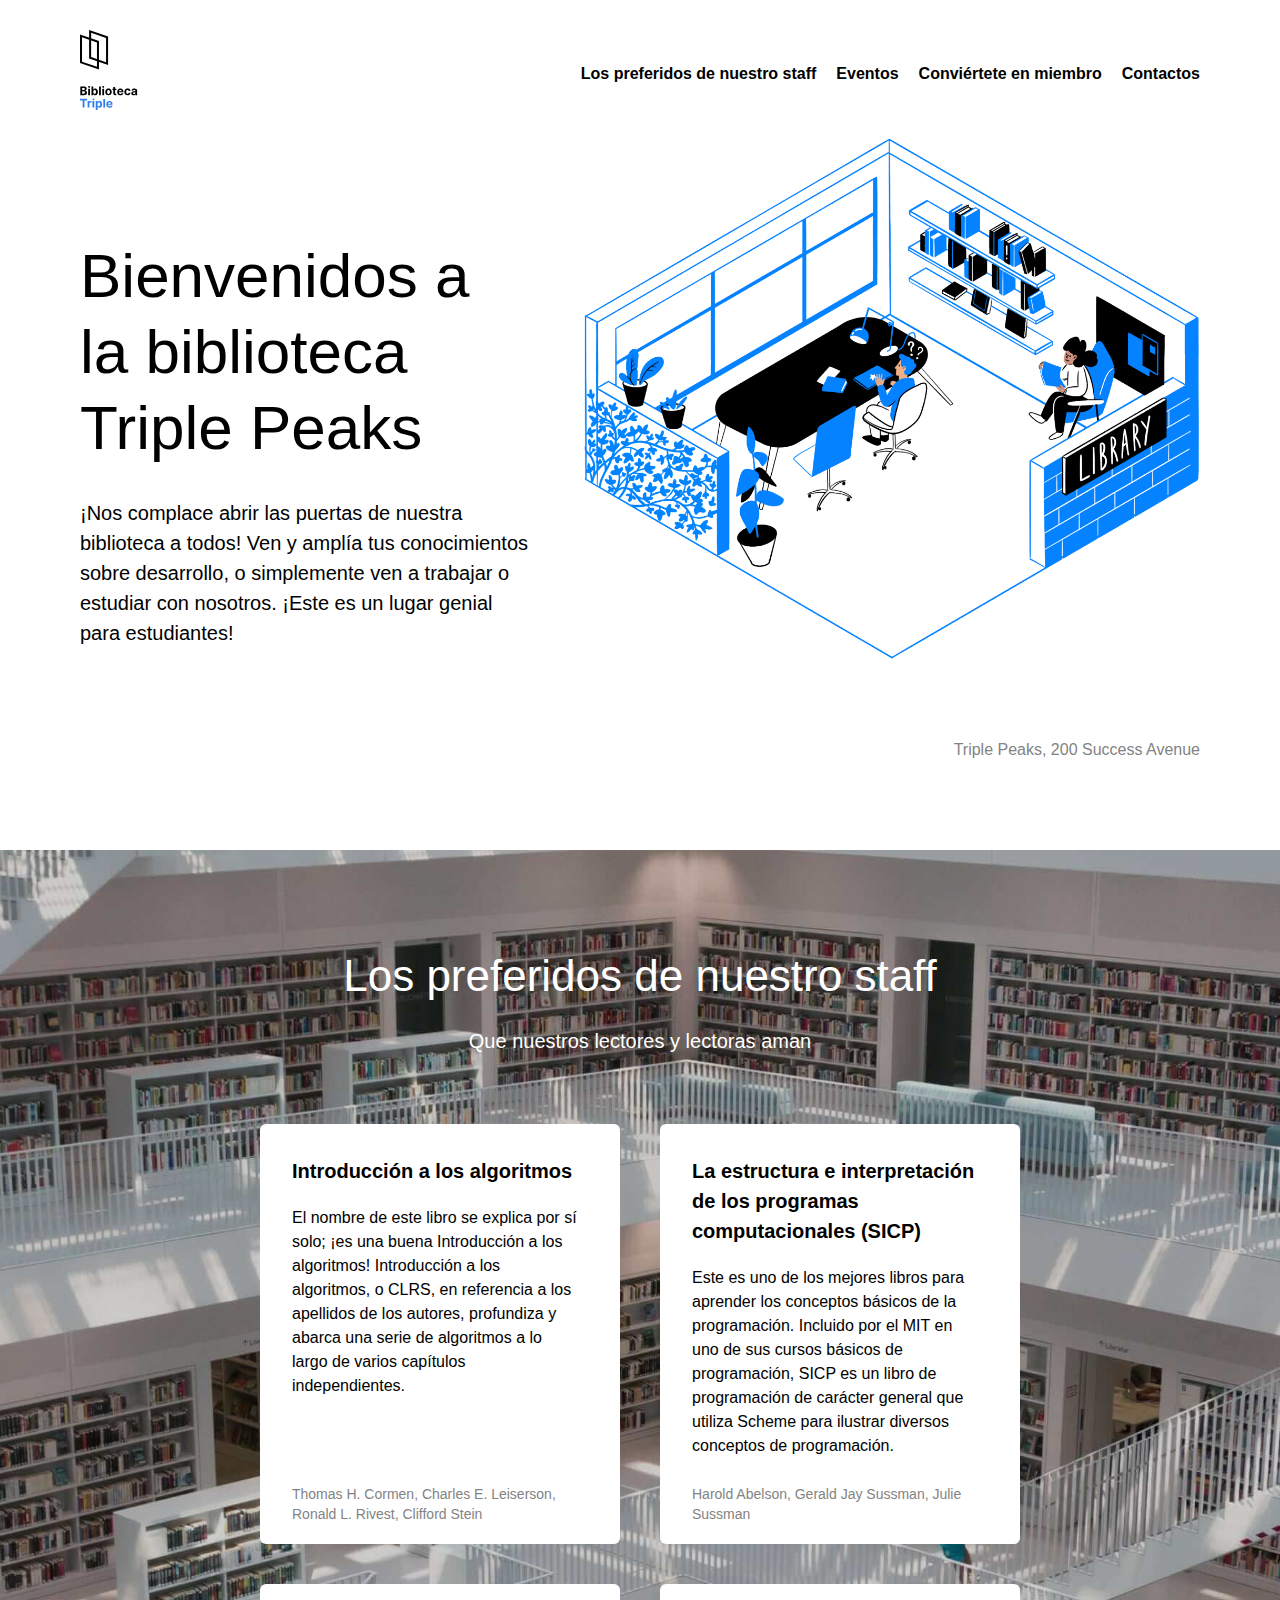
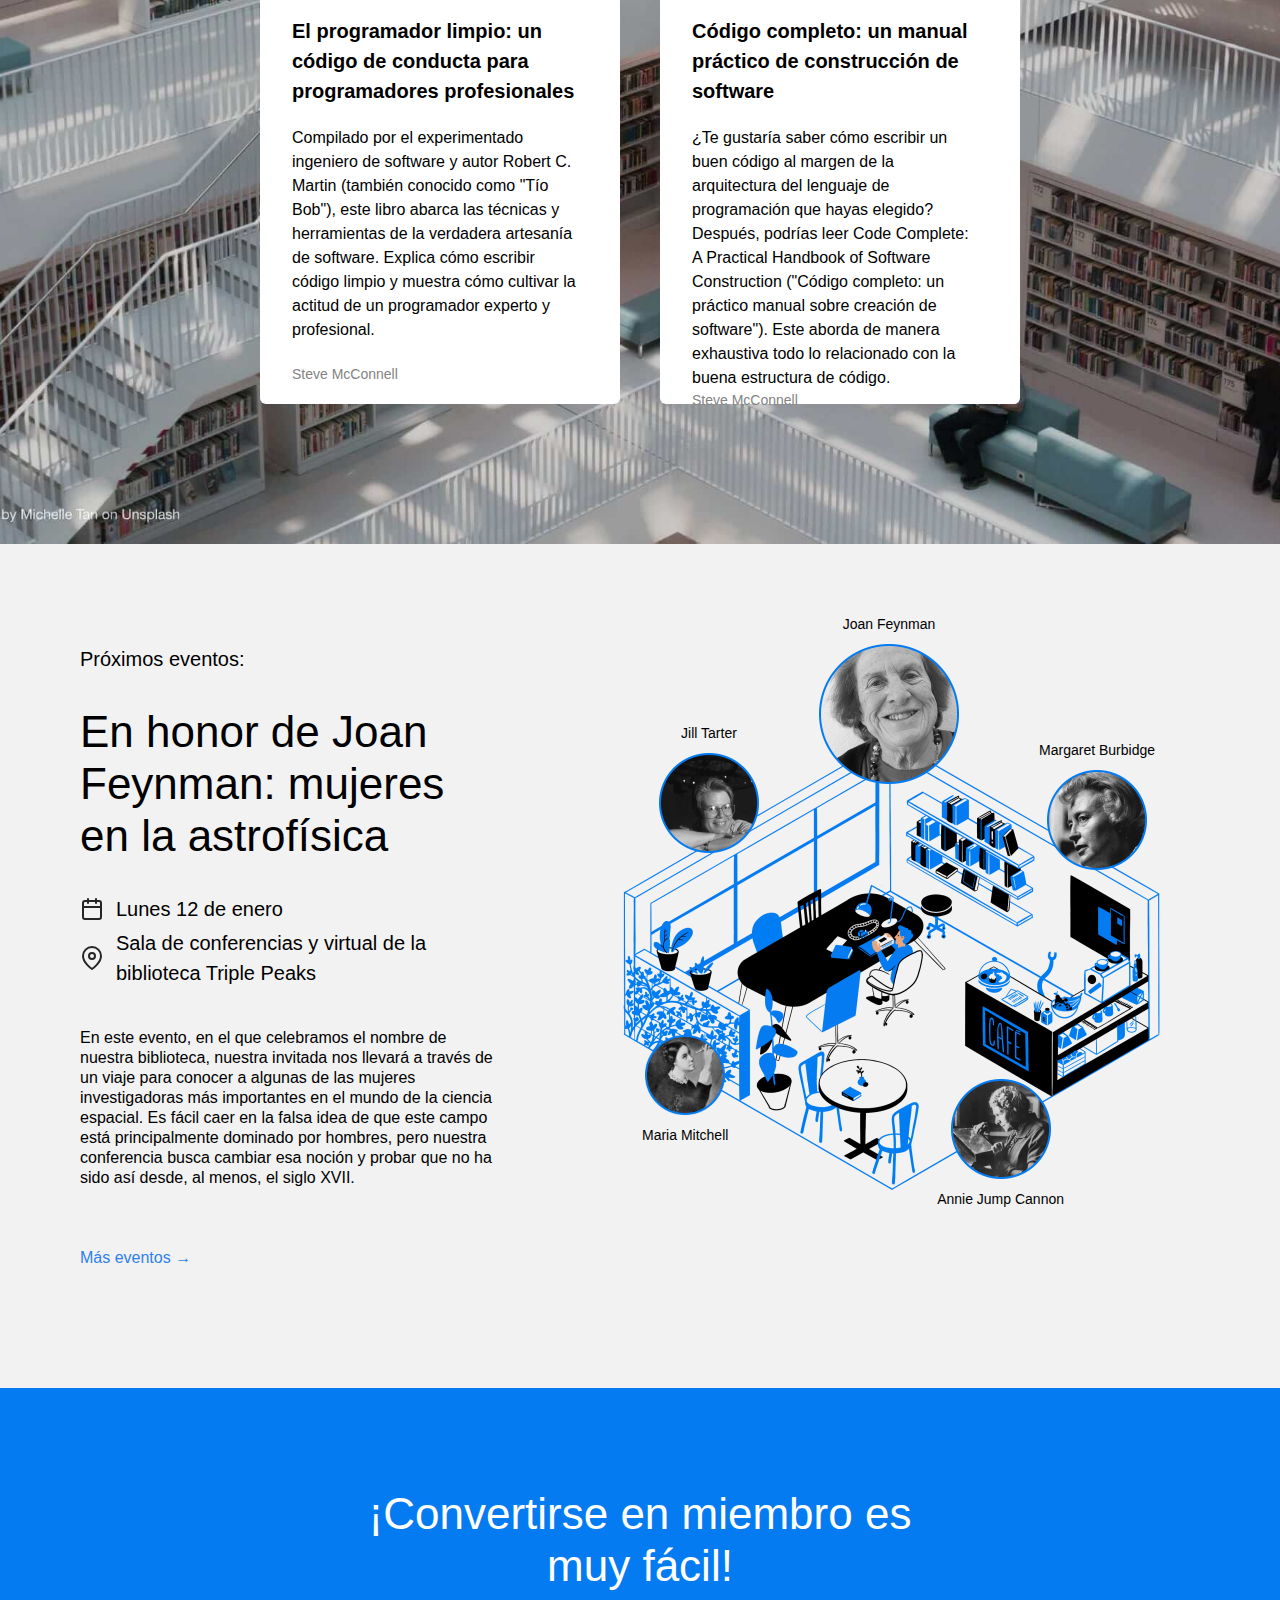
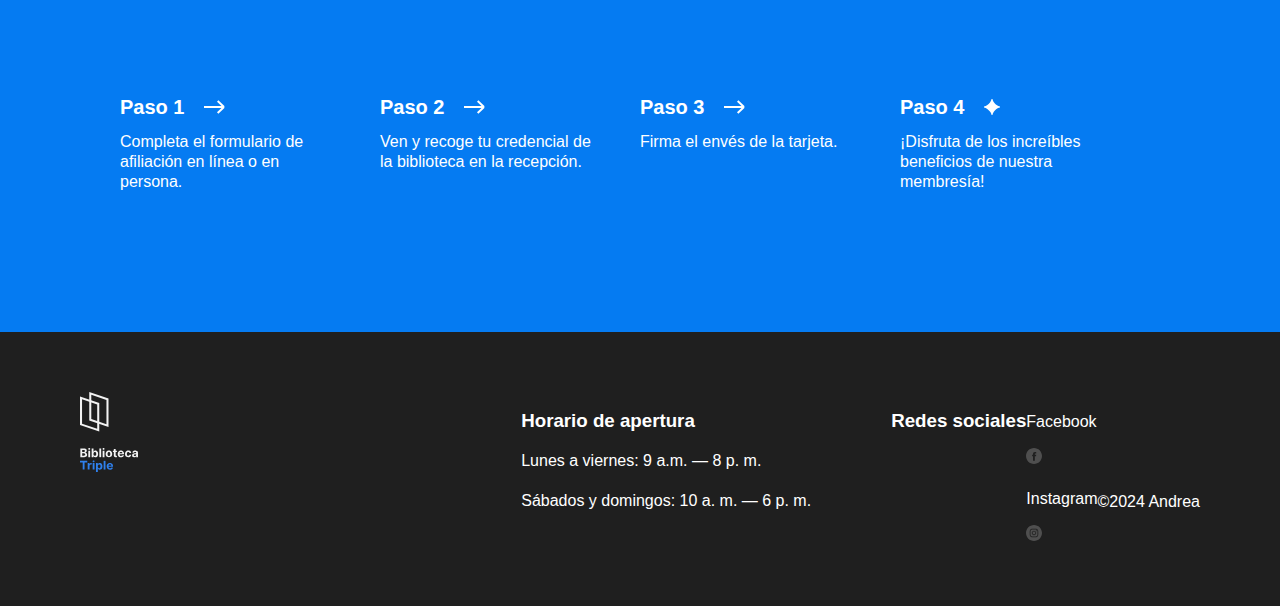
==== index.html @ fd5baa9a "save changes" ====
<!DOCTYPE html>
<html lang="es">
  <head>
    <meta charset="UTF-8" />
    <meta name="viewport" content="width=device-width, initial-scale=1.0" />
    <title>Biblioteca Triple Peaks</title>
    <link rel="shortcut icon" href="favicon.ico" />
    <link rel="stylesheet" href="./vendor/normalize.css" />
    <link rel="stylesheet" href="./styles/style.css" />
    <link rel="vendor" href="normalize.css" />
  </head>
  <body>
    <div class="page">
      <header class="header">
        <nav class="nav">
          <img
            src="./images/logo.svg"
            alt="Logotipo de la Biblioteca Triple Peaks"
            class="nav__logo"
          />
          <!-- Se supone que poner enlaces de navegación en una lista es la mejor práctica para escribir el código semántico, ya que permite a los lectores de pantalla hacer una pausa entre cada enlace en lugar de leer todos los enlaces como una oración. -->
          <ul class="nav__links">
            <li>
              <a class="nav__link" href="#staff"
                >Los preferidos de nuestro staff</a
              >
            </li>
            <li>
              <a class="nav__link" href="#events">Eventos</a>
            </li>
            <li>
              <a class="nav__link">Conviértete en miembro</a>
            </li>
            <li>
              <a class="nav__link">Contactos</a>
            </li>
          </ul>
        </nav>

        <div class="header__content">
          <div>
            <h1 class="header__title">
              Bienvenidos a la biblioteca Triple Peaks
            </h1>
            <p class="header__description">
              ¡Nos complace abrir las puertas de nuestra biblioteca a todos! Ven
              y amplía tus conocimientos sobre desarrollo, o simplemente ven a
              trabajar o estudiar con nosotros. ¡Este es un lugar genial para
              estudiantes!
            </p>
          </div>

          <img
            src="./images/inside_the_library.png"
            alt="Ilustración 'Dentro de la biblioteca'"
            class="header__image"
          />
        </div>
        <div class="header__footer">
          <p class="header__address">Triple Peaks, 200 Success Avenue</p>
        </div>
      </header>

      <!--Segunda parte-->
      <main class="content">
        <section class="staff" id="staff">
          <h2 class="staff__title">Los preferidos de nuestro staff</h2>
          <p class="staff__subtitle">Que nuestros lectores y lectoras aman</p>
          <ul class="staff__cards">
            <li class="card">
              <div class="card__content">
                <h3 class="card__title">Introducción a los algoritmos</h3>
                <p class="card__text">
                  El nombre de este libro se explica por sí solo; ¡es una buena
                  Introducción a los algoritmos! Introducción a los algoritmos,
                  o CLRS, en referencia a los apellidos de los autores,
                  profundiza y abarca una serie de algoritmos a lo largo de
                  varios capítulos independientes.
                </p>
                <p class="card__footer">
                  Thomas H. Cormen, Charles E. Leiserson, Ronald L. Rivest,
                  Clifford Stein
                </p>
              </div>
            </li>

            <li class="card">
              <div class="card__content">
                <h3 class="card__title">
                  La estructura e interpretación de los programas
                  computacionales (SICP)
                </h3>
                <p class="card__text">
                  Este es uno de los mejores libros para aprender los conceptos
                  básicos de la programación. Incluido por el MIT en uno de sus
                  cursos básicos de programación, SICP es un libro de
                  programación de carácter general que utiliza Scheme para
                  ilustrar diversos conceptos de programación.
                </p>
                <p class="card__footer">
                  Harold Abelson, Gerald Jay Sussman, Julie Sussman
                </p>
              </div>
            </li>

            <li class="card">
              <div class="card__content">
                <h3 class="card__title">
                  El programador limpio: un código de conducta para
                  programadores profesionales
                </h3>
                <p class="card__text">
                  Compilado por el experimentado ingeniero de software y autor
                  Robert C. Martin (también conocido como "Tío Bob"), este libro
                  abarca las técnicas y herramientas de la verdadera artesanía
                  de software. Explica cómo escribir código limpio y muestra
                  cómo cultivar la actitud de un programador experto y
                  profesional.
                </p>
                <p class="card__footer">Steve McConnell</p>
              </div>
            </li>

            <li class="card">
              <div class="card__content">
                <h3 class="card__title">
                  Código completo: un manual práctico de construcción de
                  software
                </h3>
                <p class="card__text">
                  ¿Te gustaría saber cómo escribir un buen código al margen de
                  la arquitectura del lenguaje de programación que hayas
                  elegido? Después, podrías leer Code Complete: A Practical
                  Handbook of Software Construction ("Código completo: un
                  práctico manual sobre creación de software"). Este aborda de
                  manera exhaustiva todo lo relacionado con la buena estructura
                  de código.
                </p>
                <p class="card__footer">Steve McConnell</p>
              </div>
            </li>
          </ul>
        </section>
        <section class="events" id="events">
          <div class="events__content">
            <h2 class="events__heading">Próximos eventos:</h2>
            <h3 class="events__title">
              En honor de Joan Feynman: mujeres en la astrofísica
            </h3>
            <div class="event-info events__info-section">
              <div class="event-info__item">
                <img
                  src="./images/icon_calendar.svg"
                  alt="Calendar icon"
                  class="event-info__icon"
                />
                <p class="event-info__text">Lunes 12 de enero</p>
              </div>
              <div class="event-info__item">
                <img
                  src="./images/icon_pin.svg"
                  alt="Pin icon"
                  class="event-info__icon"
                />
                <p class="event-info__text">
                  Sala de conferencias y virtual de la biblioteca Triple Peaks
                </p>
              </div>
            </div>
            <p class="events__description">
              En este evento, en el que celebramos el nombre de nuestra
              biblioteca, nuestra invitada nos llevará a través de un viaje para
              conocer a algunas de las mujeres investigadoras más importantes en
              el mundo de la ciencia espacial. Es fácil caer en la falsa idea de
              que este campo está principalmente dominado por hombres, pero
              nuestra conferencia busca cambiar esa noción y probar que no ha
              sido así desde, al menos, el siglo XVII.
            </p>
            <a href="#" class="events__more">Más eventos &rarr;</a>
          </div>
          <div class="events__cover">
            <img
              src="images/cafe.png"
              alt="Cafetería de estudio"
              class="events__image"
            />
            <div class="person person_name_feynman">
              <p class="person__caption">Joan Feynman</p>
              <img
                src="images/person_feynman.png"
                alt="Fotografía de Joan Feynman"
                class="person__image person__image_size_l"
              />
            </div>
            <div class="person person_name_mitchell">
              <img
                src="images/person_mitchell.png"
                alt="Fotografía de Maria Mitchell"
                class="person__image person__image_size_s"
              />
              <p class="person__caption">Maria Mitchell</p>
            </div>
            <div class="person person_name_tarter">
              <p class="person__caption">Jill Tarter</p>
              <img
                src="images/person_tarter.png"
                alt="Fotografía de Jill Tarter"
                class="person__image person__image_size_m"
              />
            </div>
            <div class="person person_name_burbidge">
              <p class="person__caption">Margaret Burbidge</p>
              <img
                src="images/person_burbidge.png"
                alt="Fotografía de Margaret Burbidge"
                class="person__image person__image_size_m"
              />
            </div>
            <div class="person person_name_cannon">
              <img
                src="images/person_cannon.png"
                alt="Fotografía de Annie Jump Cannon"
                class="person__image person__image_size_m"
              />
              <p class="person__caption">Annie Jump Cannon</p>
            </div>
          </div>
        </section>
        <section class="membership">
          <h2 class="membership__title">
            ¡Convertirse en miembro es muy fácil!
          </h2>
          <ul class="membership__steps">
            <li class="step">
              <h3 class="step__title">
                Paso 1
                <img
                  src="./images/icon_step_forward.svg"
                  alt="icon forward"
                  class="step__icon"
                />
              </h3>
              <p class="step__description">
                Completa el formulario de afiliación en línea o en persona.
              </p>
            </li>
            <li class="step">
              <h3 class="step__title">
                Paso 2
                <img
                  src="./images/icon_step_forward.svg"
                  alt="icon forward"
                  class="step__icon"
                />
              </h3>
              <p class="step__description">
                Ven y recoge tu credencial de la biblioteca en la recepción.
              </p>
            </li>
            <li class="step">
              <h3 class="step__title">
                Paso 3
                <img
                  src="./images/icon_step_forward.svg"
                  alt="icon forward"
                  class="step__icon"
                />
              </h3>
              <p class="step__description">Firma el envés de la tarjeta.</p>
            </li>
            <li class="step">
              <h3 class="step__title">
                Paso 4
                <img
                  src="./images/icon_step_finish.svg"
                  alt="icon finish"
                  class="step__icon"
                />
              </h3>
              <p class="step__description">
                ¡Disfruta de los increíbles beneficios de nuestra membresía!
              </p>
            </li>
          </ul>
        </section>
        <footer class="footer">
          <div class="footer__columns">
            <div class="footer__column">
              <img src="images/logo_white.svg" class="footer__logo" />
            </div>

            <div class="footer__column footer__column_content_hours">
              <h3 class="footer__column-heading">Horario de apertura</h3>
              <ul class="footer__list">
                <li class="footer__list-item">
                  Lunes a viernes: 9 a.m. — 8 p. m.
                </li>
                <li class="footer__list-item">
                  Sábados y domingos: 10 a. m. — 6 p. m.
                </li>
              </ul>
            </div>

            <div class="footer__column footer__column_content_social"></div>
            <h3 class="footer__column-heading">Redes sociales</h3>
            <ul class="footer__list">
              <li class="footer__list-item">Facebook</li>
                <a href="#" class="footer__column-link">
                <img
                  src="images/facebook_white.svg"
                  class="footer__social-icon"
                />

              </li>
              <li class="footer__list-item">Instagram</li>
                <a href="#" class="footer__column-link"></a>
                <img
                  src="images/instagram_white.svg"
                  class="footer__social-icon"
                />

              </li>
            </ul>
            <p class="footer__copyright">&copy;2024 Andrea</p>
          </div>
        </footer>
      </main>
    </div>
    <!--Aquí se cierra div class="page"-->
  </body>
</html>
---- styles/style.css ----
.page {
  min-width: 1100px;
  max-width: 1600px;
  margin: auto;
  font-family: "Arial", sans-serif;
  font-size: 16px;
  line-height: 20px;
}

.header {
  display: flex;
  flex-direction: column;
  height: 100vh;
  min-height: 720px;
  max-height: 800px;
  padding: 30px 80px 40px;
  position: relative;
  box-sizing: border-box;
}

.nav {
  display: flex;
  justify-content: space-between;
  align-items: center;
}

.nav__logo {
  width: 58px;
  height: 80px;
}

.nav__links {
  display: flex;
  column-gap: 20px;
  list-style-type: none;
  padding: 0;
  margin: 8px 0 0;
}

.nav__link {
  color: #000000;
  text-decoration: none;
  font-family: sans-serif;
  font-weight: bold;
}

.header__content {
  display: flex;
  justify-content: space-between;
  column-gap: 32px;
}

.header__title {
  max-width: 635px;
  margin-top: 128px;
  margin-bottom: 32px;
  font-size: 62px;
  line-height: 76px;
  font-weight: 500;
}

.header__description {
  max-width: 515px;
  margin-top: 32px;
  font-size: 20px;
  line-height: 30px;
}

.header__image {
  display: flex;
  max-width: 636px;
}

.header__footer {
  margin-top: auto;
  width: 100%;
  display: flex;
  align-items: center;
  justify-content: flex-end;
  box-sizing: border-box;
}

.header__link {
  color: #2f80ed;
  text-decoration: none;
}

.header__address {
  margin: 0;
  color: #838383;
}

.staff {
  padding: 100px 0 140px;
  background-image: url("../images/staff_picks_background.jpg");
  background-size: cover;
  background-position: center;
  background-repeat: no-repeat;
}

.content {
  padding: 50px 0 0;
}

.staff__title {
  text-align: center;
  font-size: 44px;
  line-height: 52px;
  font-weight: 400;
  margin: 0 0 24px;
  color: #ffffff;
}

.staff__subtitle {
  text-align: center;
  font-size: 20px;
  line-height: 30px;
  font-weight: 400;
  margin: 0;
  color: #ffffff;
}

.staff__cards {
  display: flex;
  max-width: 760px;
  margin: 68px auto 0;
  flex-wrap: wrap;
  justify-content: center;
  row-gap: 40px;
  column-gap: 40px;
  padding-left: 0;
  list-style-type: none;
}

.card {
  background-color: #fff;
  border-radius: 6px;
  padding: 32px 40px 20px 32px;
  box-sizing: border-box;
  max-width: 760px;
  width: 360px;
  height: 420px;
}

.card__content {
  width: 100%;
  height: 100%;
  display: flex;
  flex-direction: column;
}

.card__title {
  font-size: 20px;
  line-height: 30px;
  font-weight: 700;
  margin: 0;
}

.card__text {
  margin: 20px 0 0;
  font-size: 16px;
  line-height: 24px;
}

.card__footer {
  margin: 0;
  margin-top: auto;
  font-size: 14px;
  line-height: 20px;
  color: #838383;
}

.events {
  padding: 100px 0 120px 80px;
  display: flex;
  align-items: start;
  justify-content: space-between;
  box-sizing: border-box;
  background-color: #f2f2f2;
}

.events__content {
  flex-basis: 580px;
}

.events__heading {
  font-size: 20px;
  font-weight: 500;
  line-height: 30px;
  margin: 0;
}

.events__title {
  font-size: 44px;
  font-weight: 500;
  line-height: 52px;
  margin: 32px 0 0;
}

.events__info-section {
  margin-top: 32px;
}

.event-info__item {
  display: flex;
  align-items: center;
  margin-bottom: 4px;
  font-weight: 500;
}

.event-info__icon {
  background-repeat: no-repeat;
  background-position: center;
  margin-right: 12px;
  width: 24px;
  height: 24px;
}

.event-info__text {
  font-size: 20px;
  font-weight: 500;
  line-height: 30px;
  margin: 0;
}

.events__description {
  margin: 40px 0 60px;
}

.events__more {
  color: #2f80ed;
  text-decoration: none;
}

.events__cover {
  display: flex;
  flex-grow: 1;
  flex-shrink: 0;
  flex-basis: 780px;
  max-width: 780px;
  position: relative;
}

.events__image {
  max-width: 100%;
}

.person {
  position: absolute;
  display: flex;
  align-items: center;
  flex-direction: column;
  gap: 10px;
}

.person_name_feynman {
  left: 319px;
  top: -30px;
}

.person_name_burbidge {
  top: 96px;
  right: 125px;
}

.person_name_cannon {
  bottom: 18px;
  right: 216px;
}

.person_name_mitchell {
  bottom: 82px;
  left: 142px;
}

.person_name_tarter {
  top: 79px;
  left: 159px;
}

.person__image {
  max-width: 100%;
}

.person__image_size_l {
  width: 140px;
}

.person__image_size_m {
  width: 100px;
}

.person__image_size_s {
  width: 80px;
}

.person__caption {
  text-align: center;
  font-size: 14px;
  margin: 0;
}

.membership {
  padding: 100px 0 140px;
  background-color: #057bf2;
  color: #ffffff;
}

.membership__title {
  max-width: 574px;
  margin: 0 auto;
  text-align: center;
  font-size: 44px;
  font-weight: 500;
  line-height: 52px;
}

.membership__steps {
  list-style-type: none;
  padding: 0;
  margin: 100px 0 0;
  display: flex;
  flex-direction: row;
  justify-content: center;
}

.step {
  margin-right: 40px;
  flex-basis: 220px;
}

.step__title {
  margin: 0;
  font-size: 20px;
  line-height: 30px;
  font-weight: 700;
  display: flex;
  align-items: center;
}

.step__icon {
  margin-left: 20px;
}

.step__description {
  margin: 10px 0 0;
}

.footer {
  box-sizing: border-box;
  background-color: #1f1f1f;
}

.footer__columns {
  color: #fff;
  padding: 60px 80px;
  display: flex;
  justify-content: row;
  flex-wrap: wrap;
}

.footer__column {
  display: inline-block;
}

.footer__column_content_hours {
  margin-left: auto;
  margin-right: 80px;
}

.footer__column_content_social {
}

.footer__logo {
  width: 58px;
  height: 80px;
  margin-right: auto;
}

.footer__column-heading {
}

.footer__list {
  /* El siguiente código elimina los estilos predeterminados del navegador para las listas */
  list-style-type: none;
  padding: 0;
  margin: 0;
}

.footer__list-item {
  margin-top: 20px;
  margin-bottom: 16px;
}

.footer__column-link {
  color: white;
  text-decoration: none;
}

.footer__social-icon {
  width: 16px;
  height: 16px;
}

.footer__copyright {
  margin-top: 100px;
}
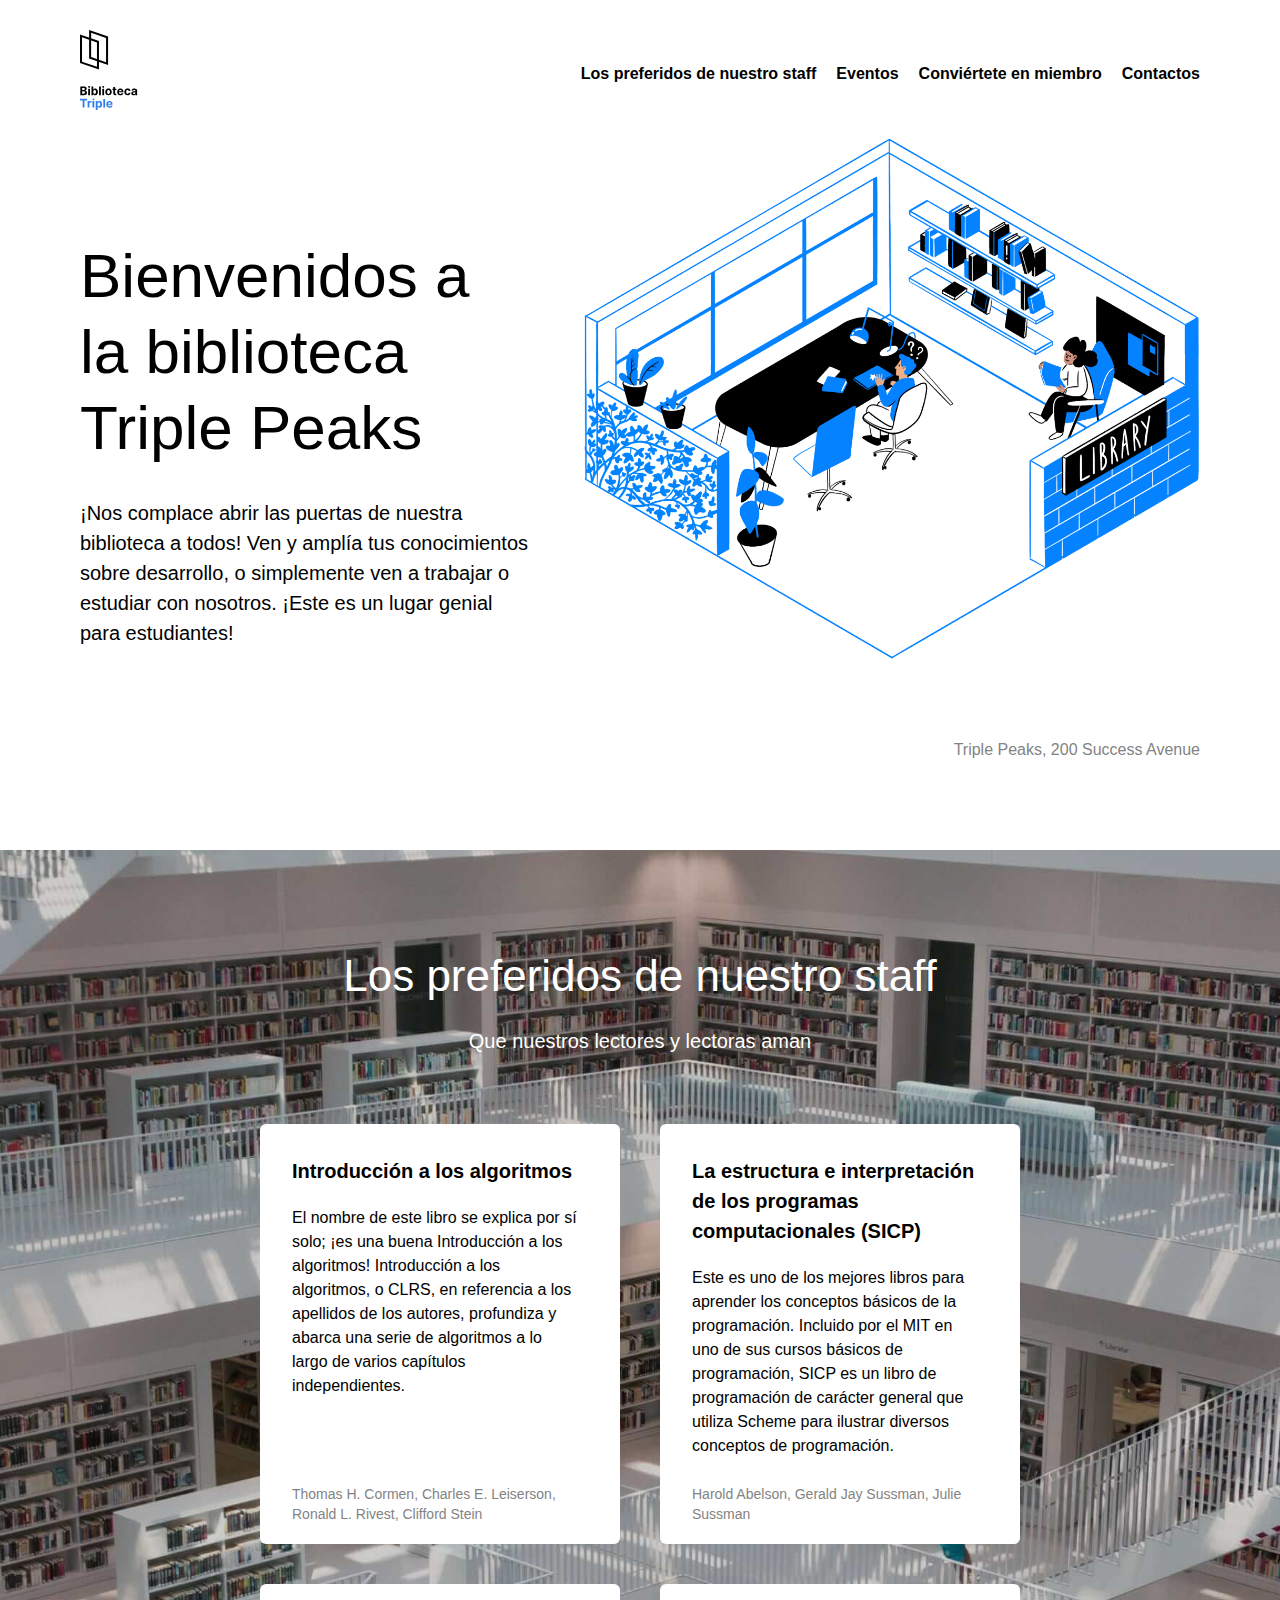
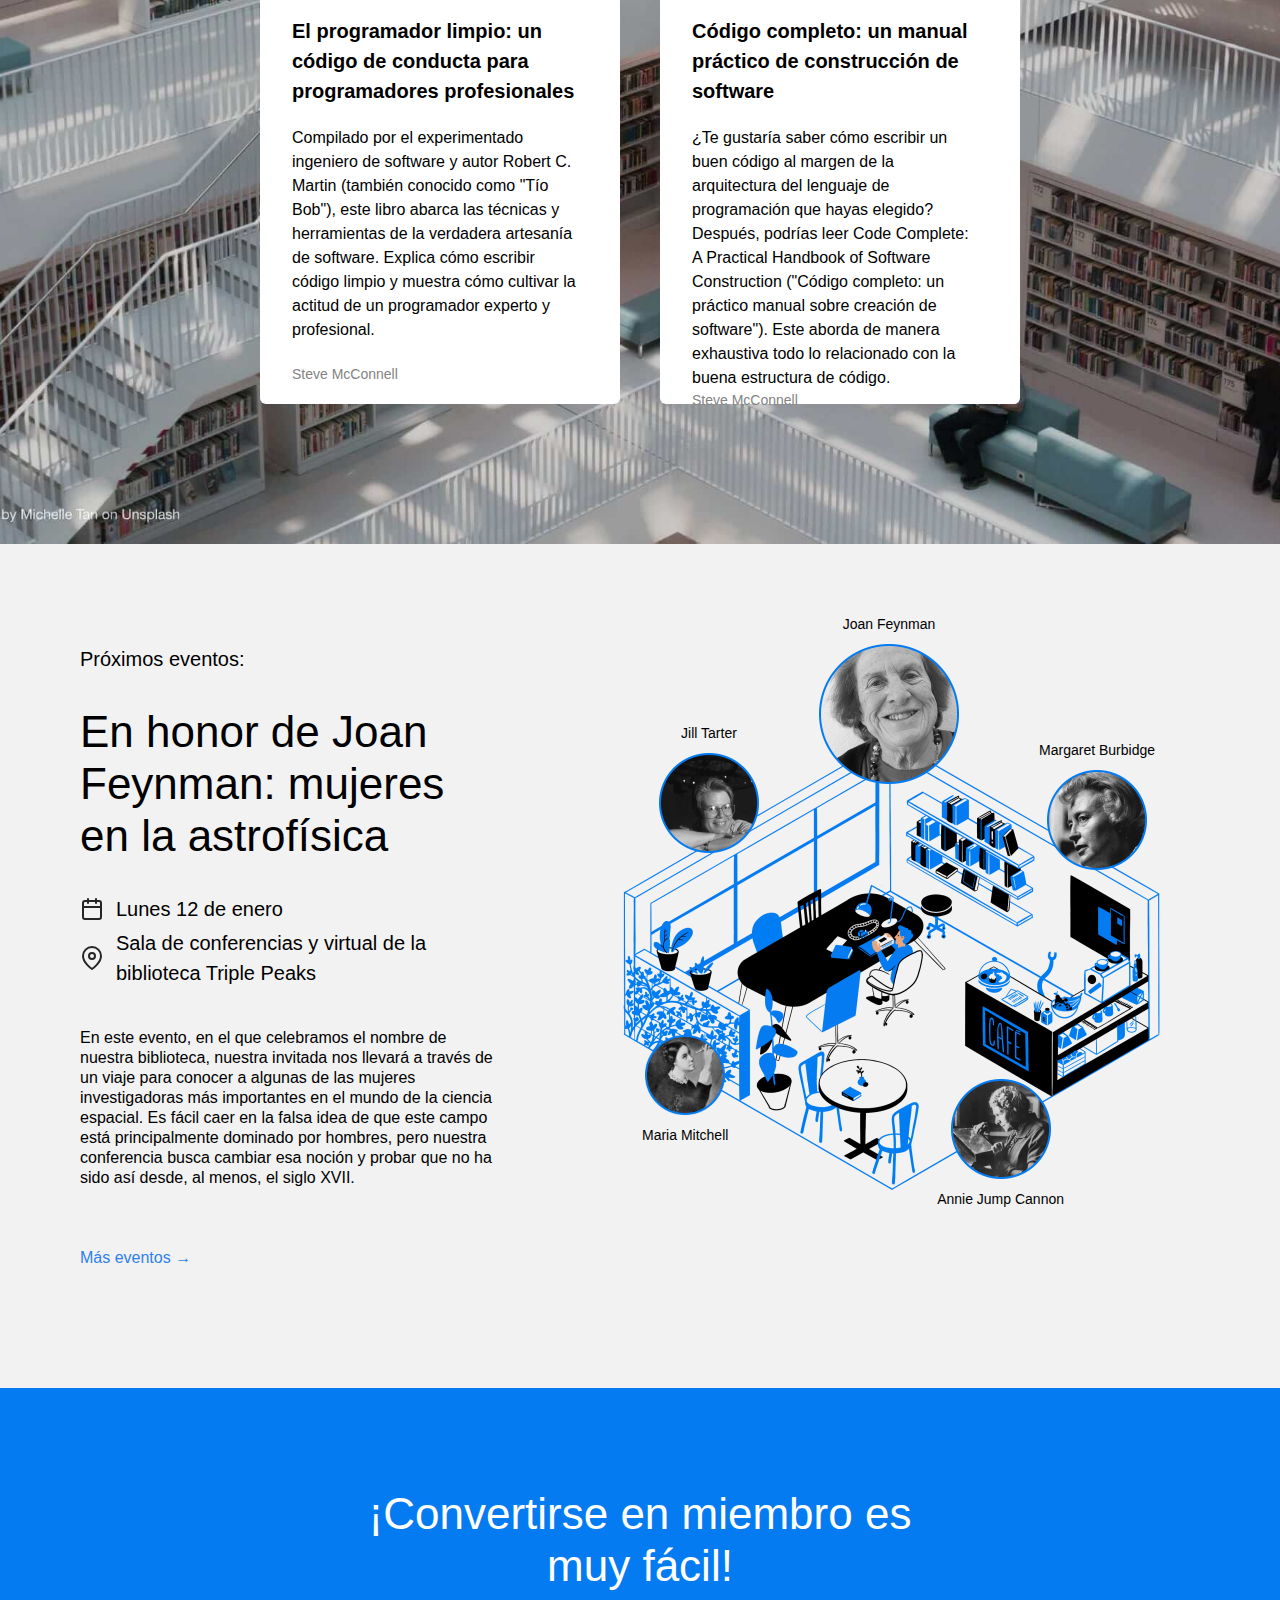
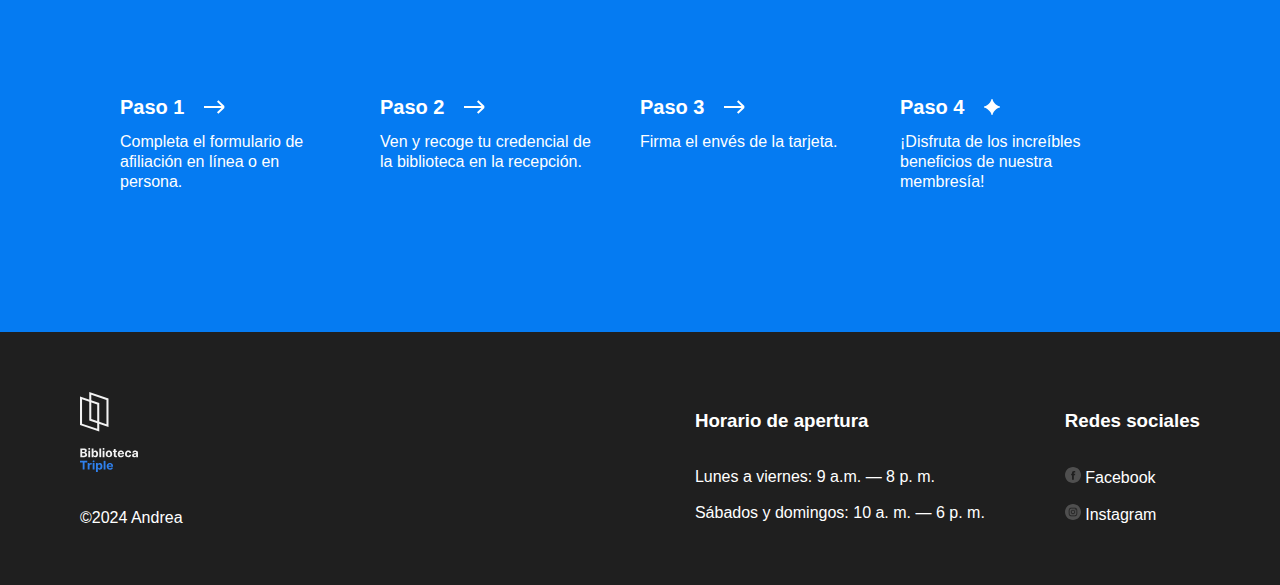
==== commit 2536f3b7: "save changes" ====
--- a/index.html
+++ b/index.html
@@ -29,7 +29,7 @@
               <a class="nav__link" href="#events">Eventos</a>
             </li>
             <li>
-              <a class="nav__link">Conviértete en miembro</a>
+              <a class="nav__link" href="#membership">Conviértete en miembro</a>
             </li>
             <li>
               <a class="nav__link">Contactos</a>
@@ -226,7 +226,7 @@
             </div>
           </div>
         </section>
-        <section class="membership">
+        <section class="membership" id="membership">
           <h2 class="membership__title">
             ¡Convertirse en miembro es muy fácil!
           </h2>
@@ -283,48 +283,52 @@
             </li>
           </ul>
         </section>
-        <footer class="footer">
-          <div class="footer__columns">
-            <div class="footer__column">
-              <img src="images/logo_white.svg" class="footer__logo" />
-            </div>
-
-            <div class="footer__column footer__column_content_hours">
-              <h3 class="footer__column-heading">Horario de apertura</h3>
-              <ul class="footer__list">
-                <li class="footer__list-item">
-                  Lunes a viernes: 9 a.m. — 8 p. m.
-                </li>
-                <li class="footer__list-item">
-                  Sábados y domingos: 10 a. m. — 6 p. m.
-                </li>
-              </ul>
-            </div>
-
-            <div class="footer__column footer__column_content_social"></div>
+      </main>
+      <footer class="footer">
+        <div class="footer__columns">
+          <div class="footer__column">
+            <img src="images/logo_white.svg" class="footer__logo" />
+          </div>
+
+          <div class="footer__column footer__column_content_hours">
+            <h3 class="footer__column-heading">Horario de apertura</h3>
+            <ul class="footer__list">
+              <li class="footer__list-item">
+                Lunes a viernes: 9 a.m. — 8 p. m.
+              </li>
+              <li class="footer__list-item">
+                Sábados y domingos: 10 a. m. — 6 p. m.
+              </li>
+            </ul>
+          </div>
+
+          <div class="footer__column footer__column_content_social">
             <h3 class="footer__column-heading">Redes sociales</h3>
             <ul class="footer__list">
-              <li class="footer__list-item">Facebook</li>
+              <li class="footer__list-item">
                 <a href="#" class="footer__column-link">
-                <img
-                  src="images/facebook_white.svg"
-                  class="footer__social-icon"
-                />
-
+                  <img
+                    src="images/facebook_white.svg"
+                    class="footer__social-icon"
+                  />
+                  Facebook
+                </a>
               </li>
-              <li class="footer__list-item">Instagram</li>
-                <a href="#" class="footer__column-link"></a>
-                <img
-                  src="images/instagram_white.svg"
-                  class="footer__social-icon"
-                />
-
+              <li class="footer__list-item">
+                <a href="#" class="footer__column-link">
+                  <img
+                    src="images/instagram_white.svg"
+                    class="footer__social-icon"
+                  />
+                  Instagram
+                </a>
               </li>
             </ul>
-            <p class="footer__copyright">&copy;2024 Andrea</p>
-          </div>
-        </footer>
-      </main>
+          </div>
+
+          <p class="footer__copyright">&copy;2024 Andrea</p>
+        </div>
+      </footer>
     </div>
     <!--Aquí se cierra div class="page"-->
   </body>
--- a/styles/style.css
+++ b/styles/style.css
@@ -356,7 +356,7 @@
   padding: 60px 80px;
   display: flex;
   justify-content: row;
-  flex-wrap: wrap;
+  position: relative;
 }
 
 .footer__column {
@@ -378,6 +378,7 @@
 }
 
 .footer__column-heading {
+  margin-bottom: 20px;
 }
 
 .footer__list {
@@ -388,8 +389,7 @@
 }
 
 .footer__list-item {
-  margin-top: 20px;
-  margin-bottom: 16px;
+  padding-top: 16px;
 }
 
 .footer__column-link {
@@ -403,5 +403,6 @@
 }
 
 .footer__copyright {
-  margin-top: 100px;
-}
+  position: absolute;
+  padding-top: 100px;
+}
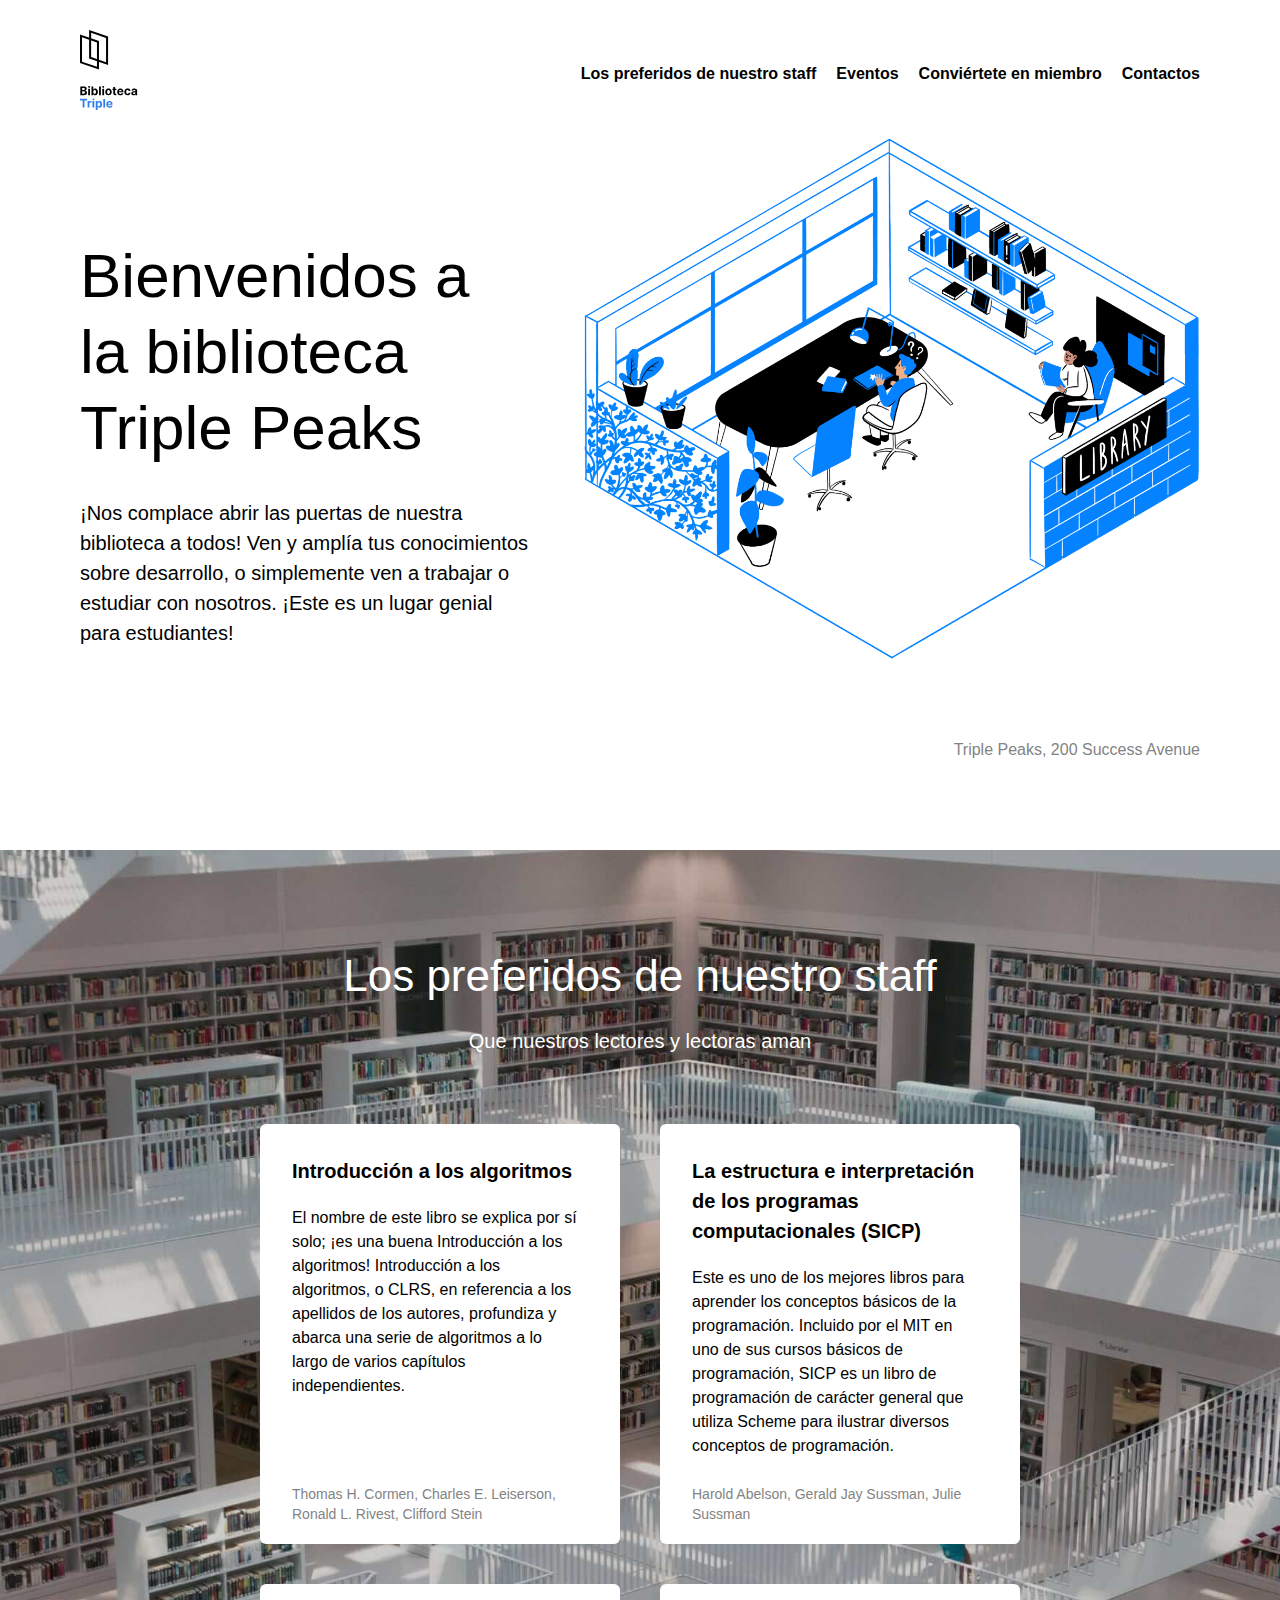
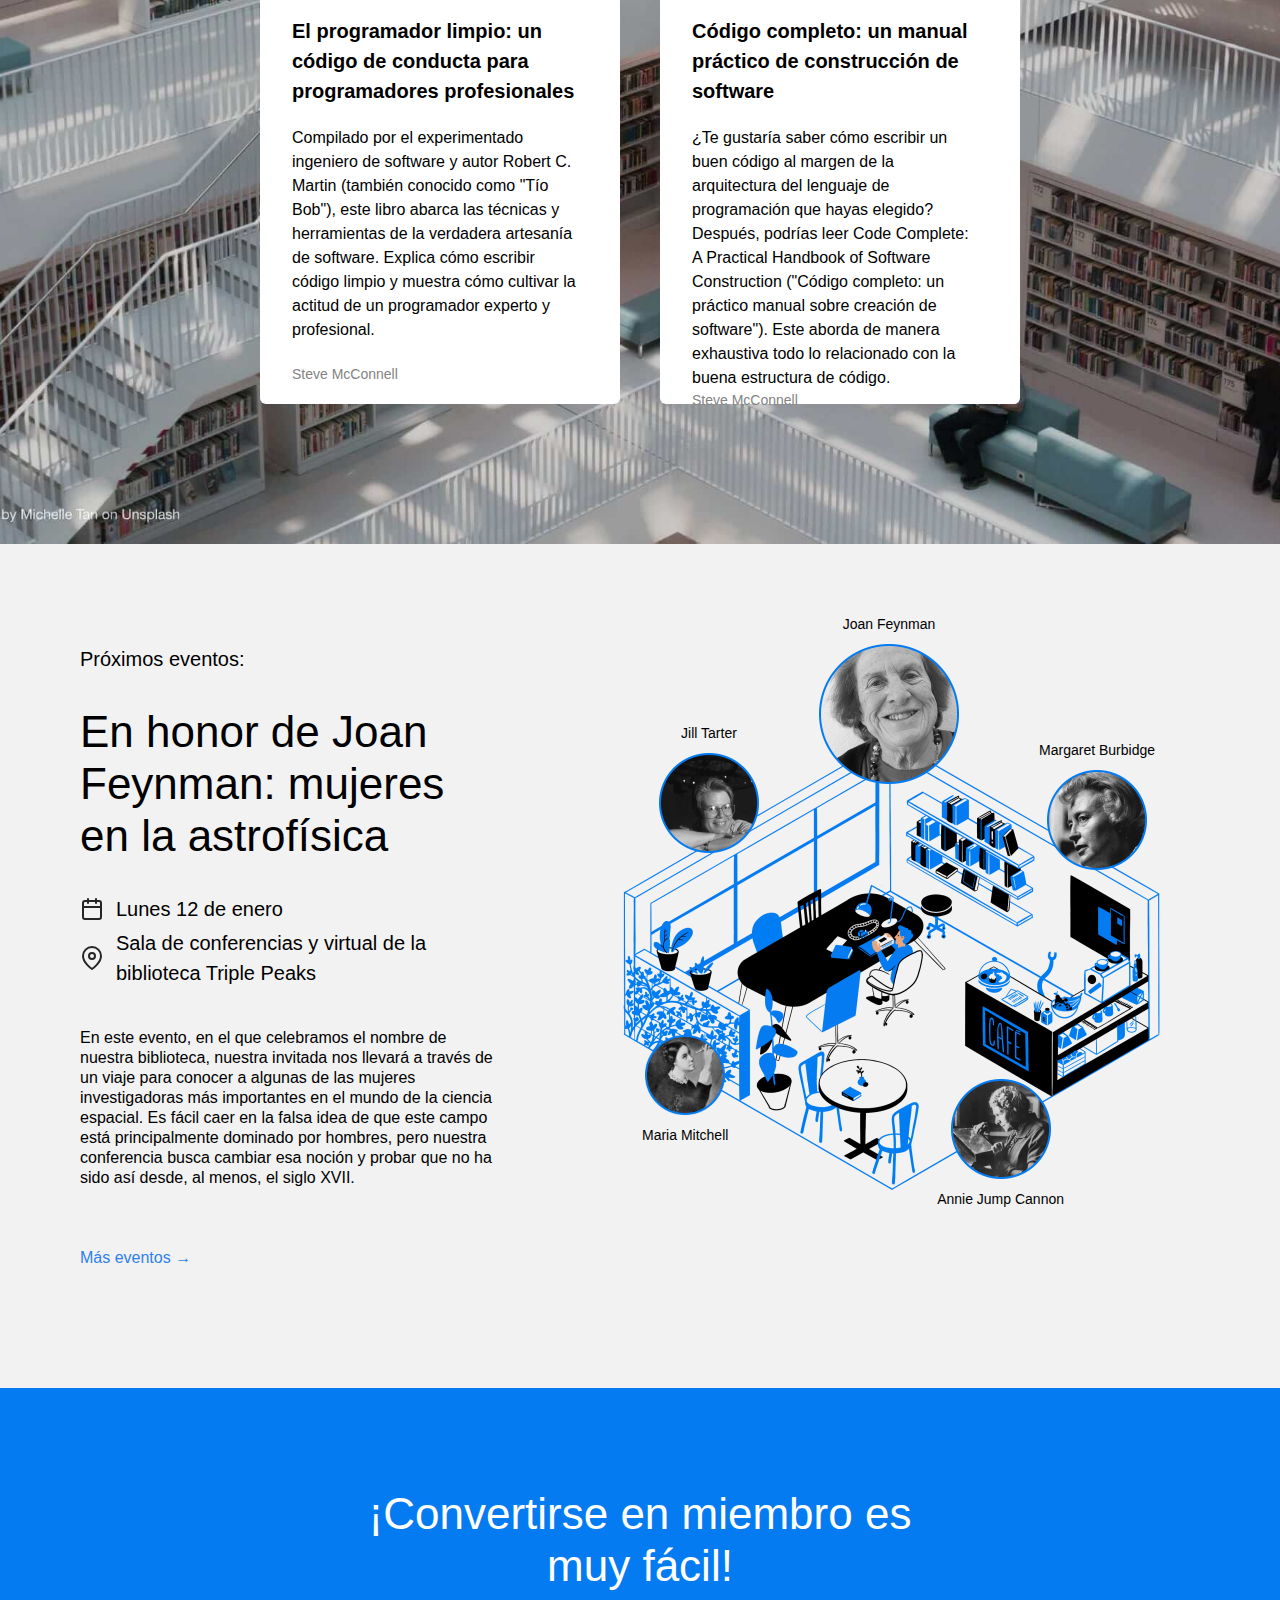
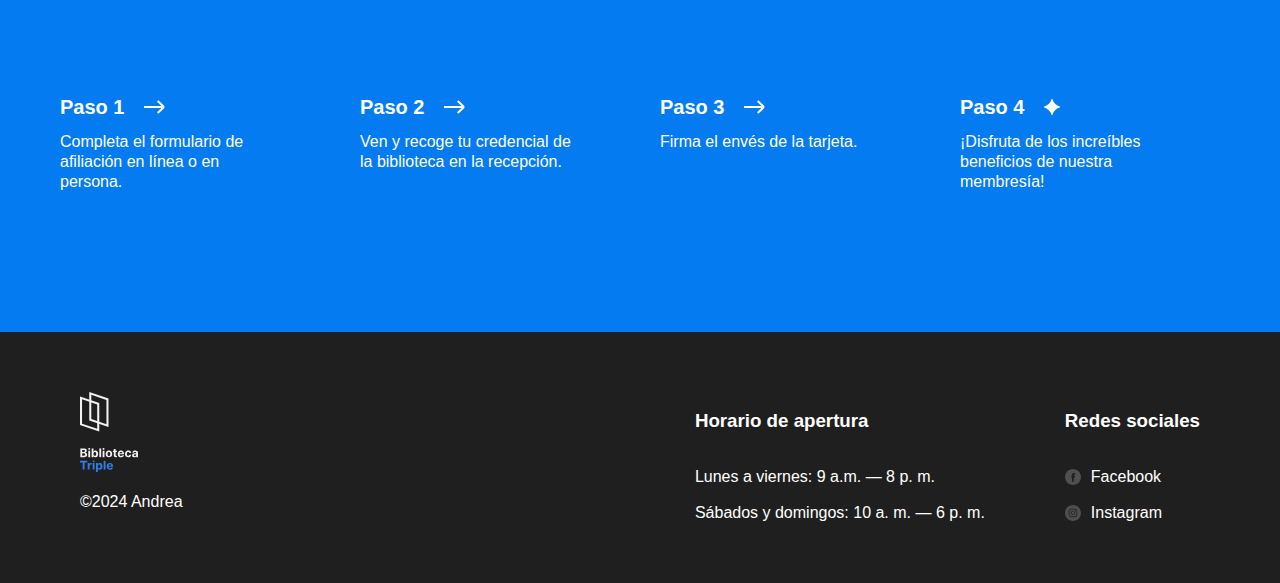
==== commit 06f576f6: "save changes" ====
--- a/index.html
+++ b/index.html
@@ -32,7 +32,7 @@
               <a class="nav__link" href="#membership">Conviértete en miembro</a>
             </li>
             <li>
-              <a class="nav__link">Contactos</a>
+              <a class="nav__link" href="#contactos">Contactos</a>
             </li>
           </ul>
         </nav>
@@ -284,10 +284,14 @@
           </ul>
         </section>
       </main>
-      <footer class="footer">
+      <footer class="footer" id="contactos">
         <div class="footer__columns">
           <div class="footer__column">
-            <img src="images/logo_white.svg" class="footer__logo" />
+            <img
+              src="images/logo_white.svg"
+              class="footer__logo"
+              alt="Logo icon"
+            />
           </div>
 
           <div class="footer__column footer__column_content_hours">
@@ -310,6 +314,7 @@
                   <img
                     src="images/facebook_white.svg"
                     class="footer__social-icon"
+                    alt="Facebook icon"
                   />
                   Facebook
                 </a>
@@ -319,6 +324,7 @@
                   <img
                     src="images/instagram_white.svg"
                     class="footer__social-icon"
+                    alt="Instagram icon"
                   />
                   Instagram
                 </a>
--- a/styles/style.css
+++ b/styles/style.css
@@ -322,6 +322,7 @@
   display: flex;
   flex-direction: row;
   justify-content: center;
+  column-gap: 40px;
 }
 
 .step {
@@ -349,13 +350,12 @@
 .footer {
   box-sizing: border-box;
   background-color: #1f1f1f;
-}
-
-.footer__columns {
   color: #fff;
   padding: 60px 80px;
-  display: flex;
-  justify-content: row;
+}
+
+.footer__columns {
+  display: flex;
   position: relative;
 }
 
@@ -365,10 +365,12 @@
 
 .footer__column_content_hours {
   margin-left: auto;
-  margin-right: 80px;
 }
 
 .footer__column_content_social {
+  display: flex;
+  flex-direction: column;
+  margin-left: 80px;
 }
 
 .footer__logo {
@@ -395,6 +397,9 @@
 .footer__column-link {
   color: white;
   text-decoration: none;
+  display: flex;
+  align-items: center;
+  column-gap: 10px;
 }
 
 .footer__social-icon {
@@ -404,5 +409,5 @@
 
 .footer__copyright {
   position: absolute;
-  padding-top: 100px;
-}
+  margin-top: 100px;
+}
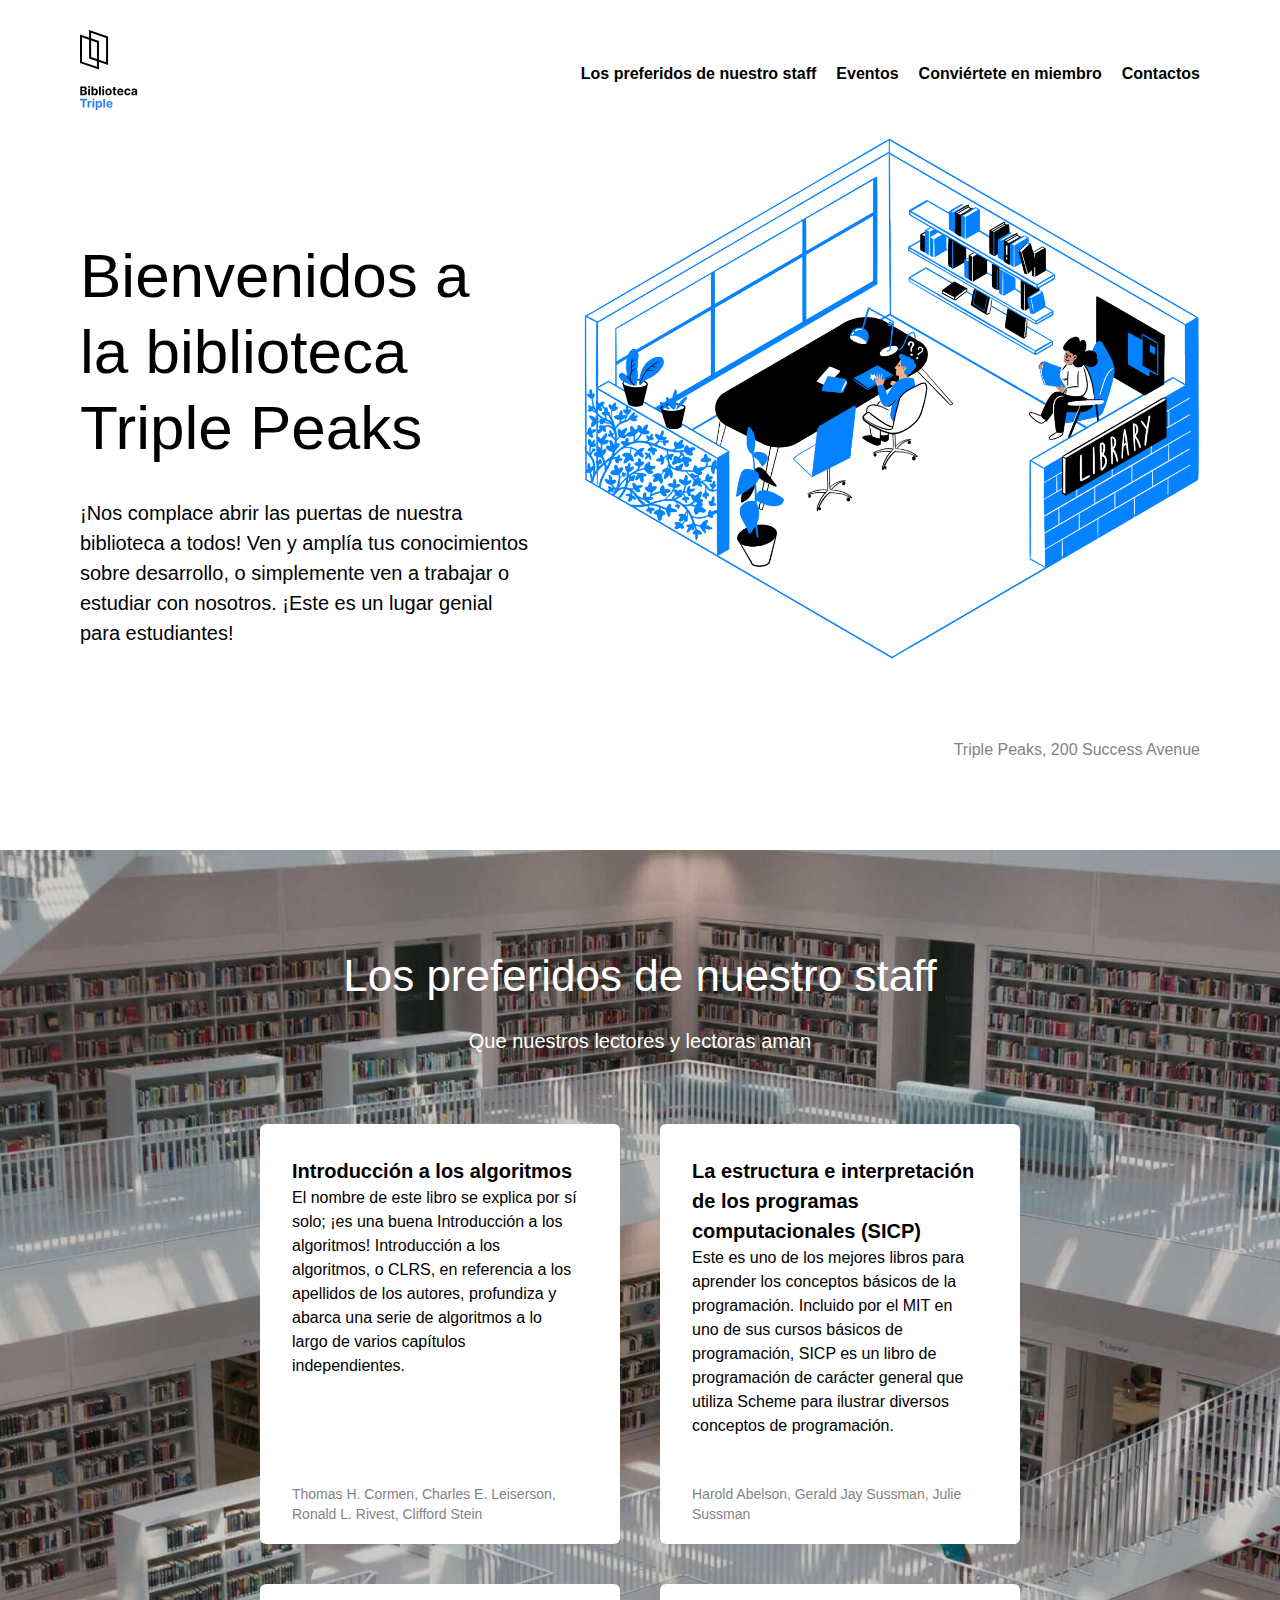
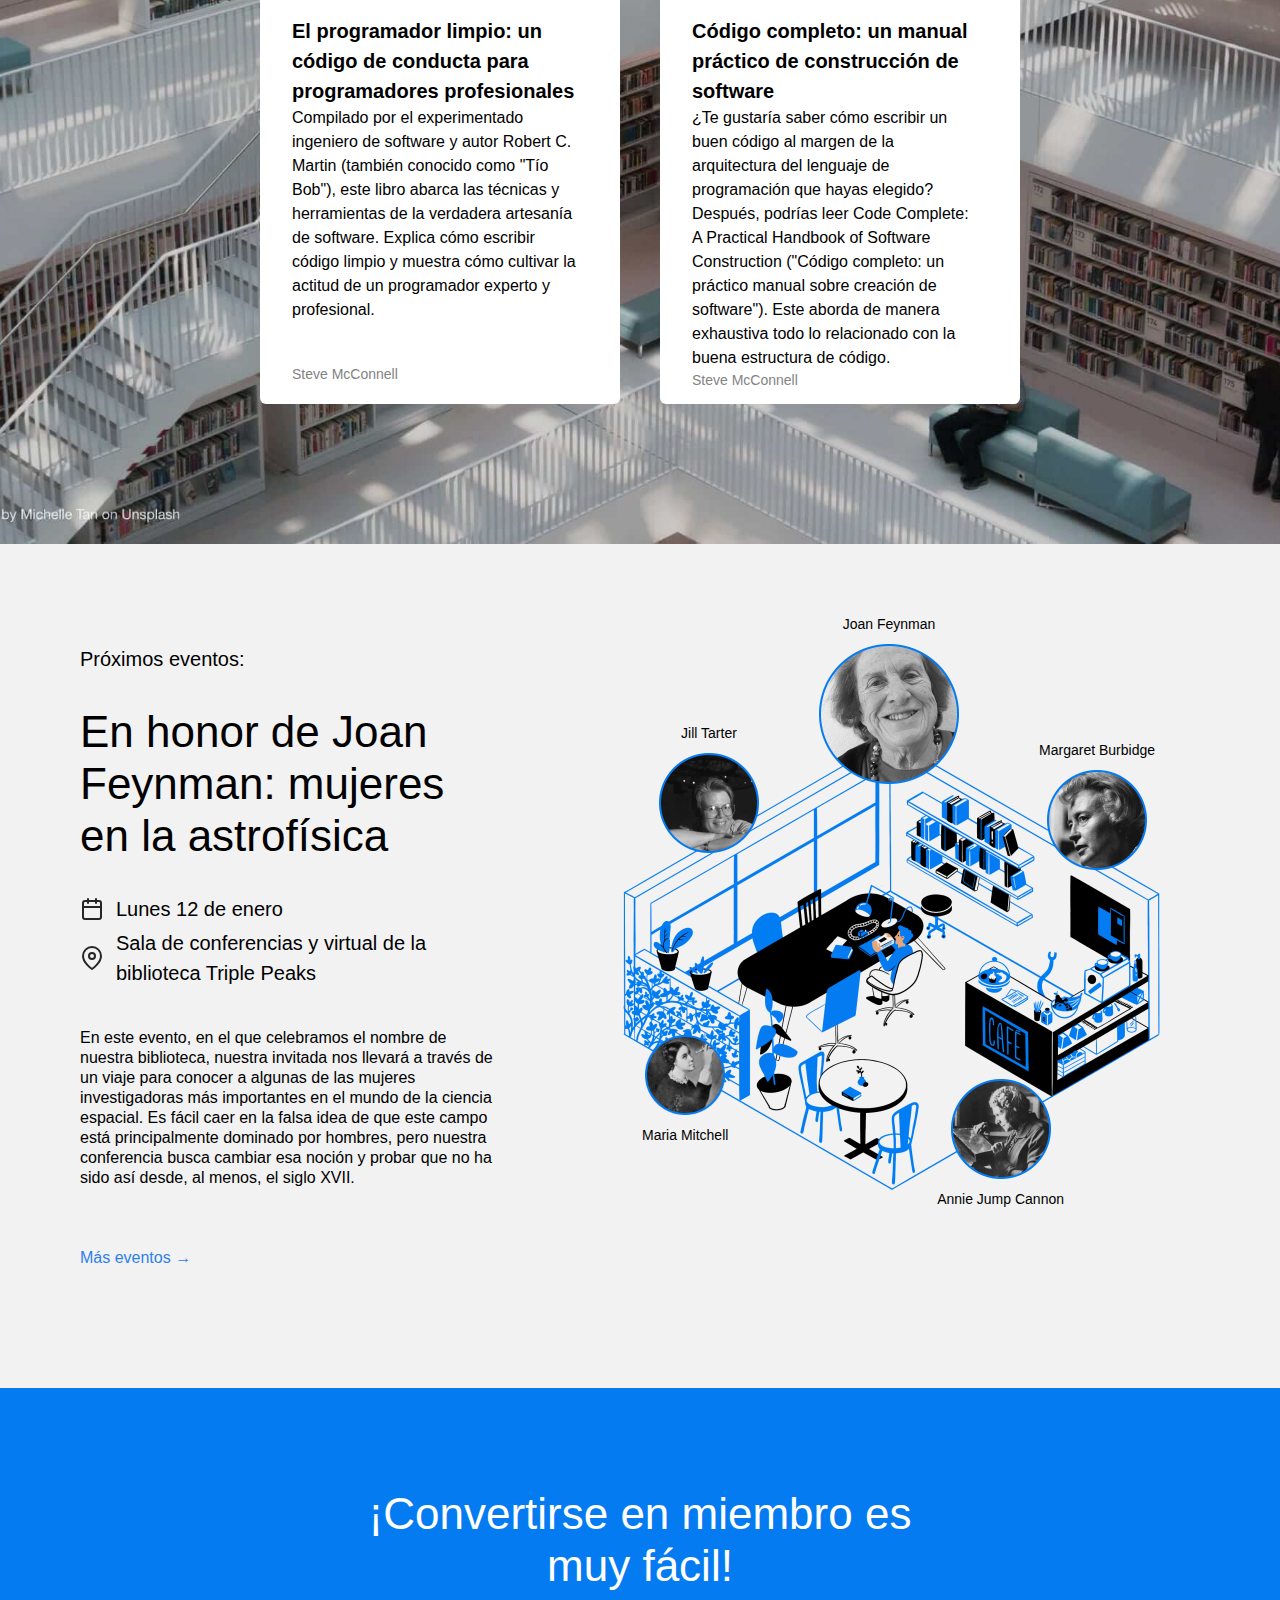
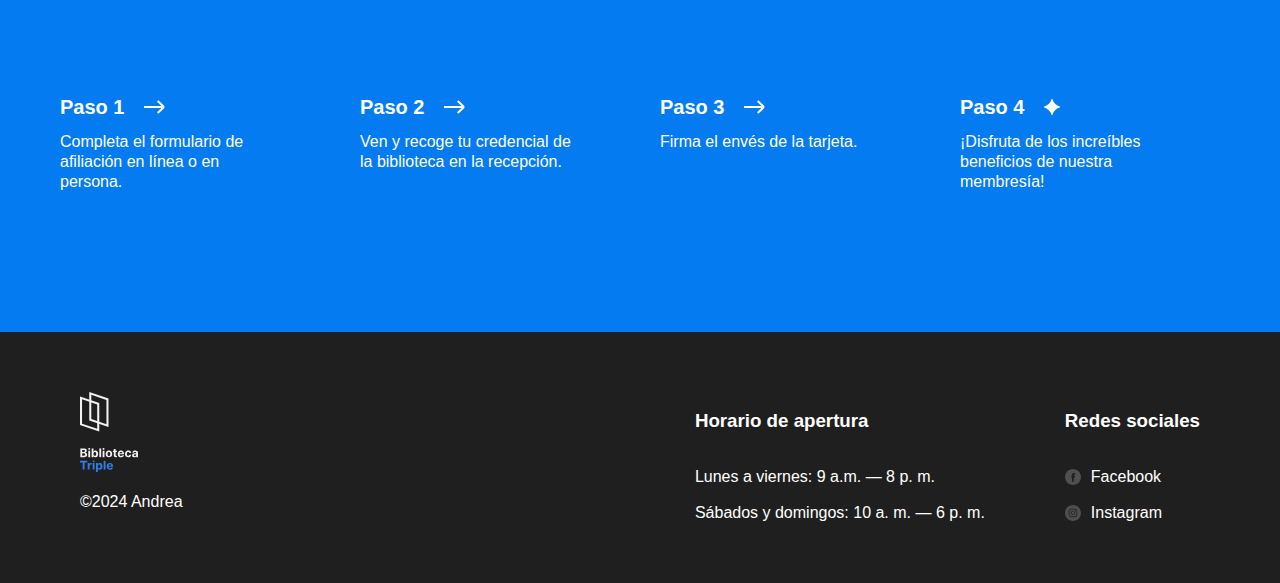
==== commit 786b7c52: "save changes" ====
--- a/index.html
+++ b/index.html
@@ -18,7 +18,6 @@
             alt="Logotipo de la Biblioteca Triple Peaks"
             class="nav__logo"
           />
-          <!-- Se supone que poner enlaces de navegación en una lista es la mejor práctica para escribir el código semántico, ya que permite a los lectores de pantalla hacer una pausa entre cada enlace en lugar de leer todos los enlaces como una oración. -->
           <ul class="nav__links">
             <li>
               <a class="nav__link" href="#staff"
@@ -32,7 +31,7 @@
               <a class="nav__link" href="#membership">Conviértete en miembro</a>
             </li>
             <li>
-              <a class="nav__link" href="#contactos">Contactos</a>
+              <a class="nav__link" href="#footer">Contactos</a>
             </li>
           </ul>
         </nav>
@@ -284,7 +283,8 @@
           </ul>
         </section>
       </main>
-      <footer class="footer" id="contactos">
+
+      <footer class="footer" id="footer">
         <div class="footer__columns">
           <div class="footer__column">
             <img
--- a/styles/style.css
+++ b/styles/style.css
@@ -160,6 +160,7 @@
   margin: 20px 0 0;
   font-size: 16px;
   line-height: 24px;
+  display: contents;
 }
 
 .card__footer {
@@ -384,7 +385,6 @@
 }
 
 .footer__list {
-  /* El siguiente código elimina los estilos predeterminados del navegador para las listas */
   list-style-type: none;
   padding: 0;
   margin: 0;
